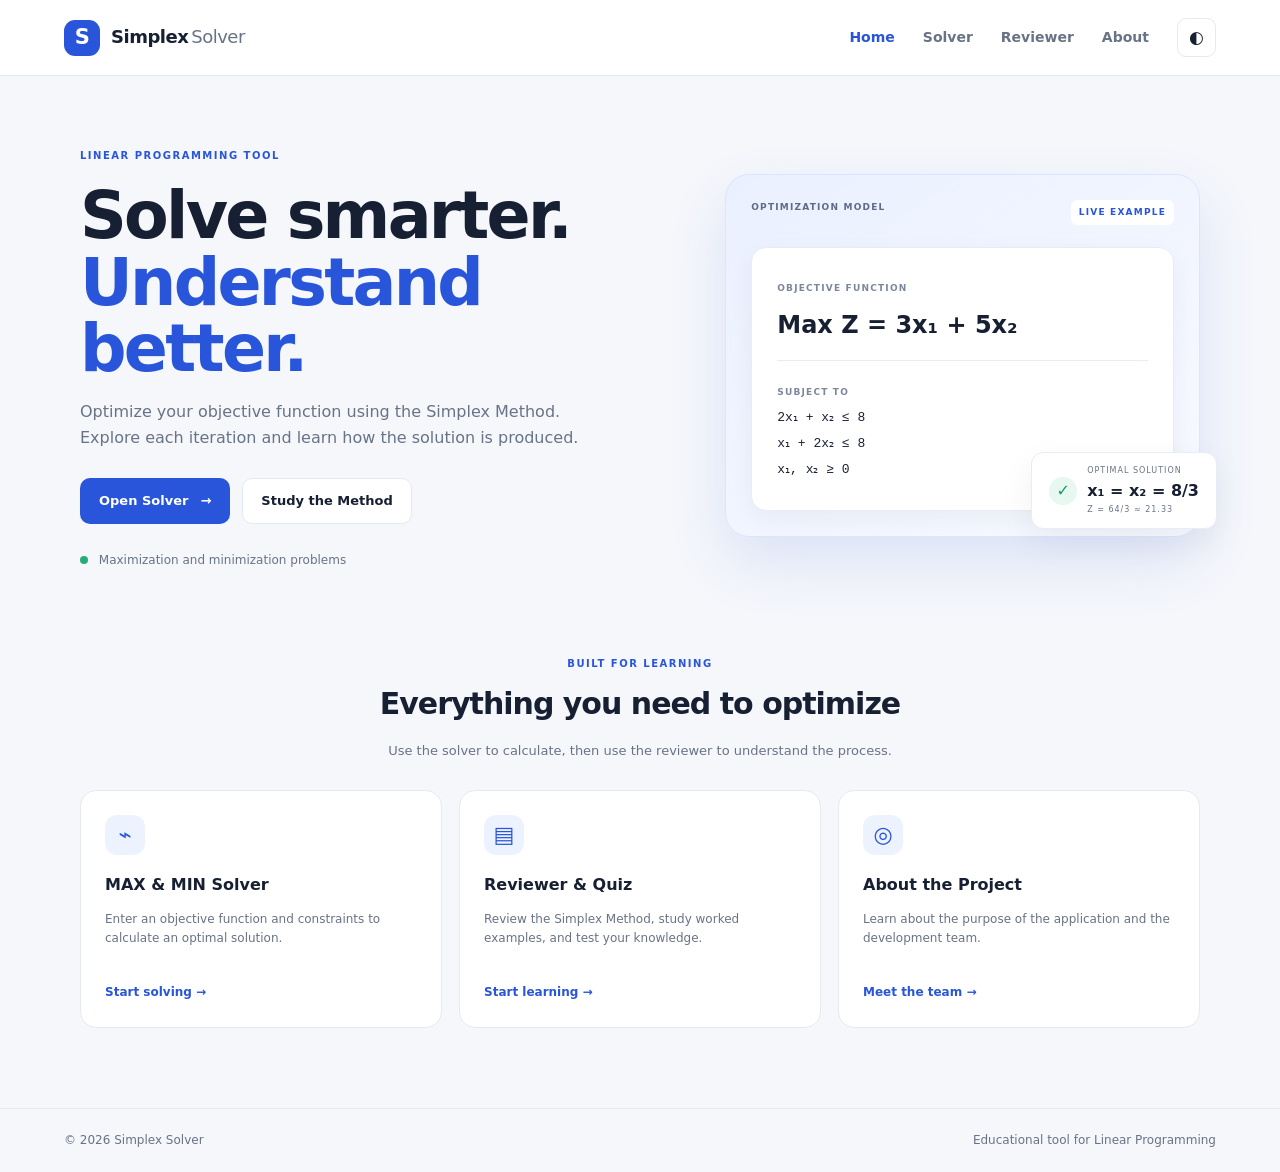
==== index.html @ 1d173f48 "Add files via upload" ====
<!DOCTYPE html>
<html lang="en">
<head>
  <meta charset="UTF-8">
  <meta name="viewport" content="width=device-width, initial-scale=1.0">
  <title>Simplex Solver | Home</title>
  <link rel="stylesheet" href="css/style.css">
  <link rel="stylesheet" href="css/home.css">
  <link rel="stylesheet" href="css/responsive.css">
  <link rel="stylesheet" href="css/dark-mode.css">
</head>
<body>
  <header class="site-header">
    <a class="brand" href="index.html">
      <span class="brand-mark">S</span>
      <span>Simplex<span class="brand-light">Solver</span></span>
    </a>
    <button class="menu-toggle" type="button" aria-label="Toggle menu">☰</button>
    <nav class="main-nav" aria-label="Main navigation">
      <a class="active" href="index.html" aria-current="page">Home</a>
      <a href="solving.html">Solver</a>
      <a href="reviewer.html">Reviewer</a>
      <a href="about.html">About</a>
      <button id="themeToggle" class="theme-toggle" type="button" aria-label="Toggle dark mode">◐</button>
    </nav>
  </header>

  <main>
    <section class="hero">
      <div class="hero-copy">
        <span class="eyebrow">LINEAR PROGRAMMING TOOL</span>
        <h1>Solve smarter.<br><span>Understand better.</span></h1>
        <p>Optimize your objective function using the Simplex Method. Explore each iteration and learn how the solution is produced.</p>
        <div class="hero-actions">
          <a class="btn btn-primary" href="solving.html">Open Solver <span>→</span></a>
          <a class="btn btn-secondary" href="reviewer.html">Study the Method</a>
        </div>
        <div class="hero-note"><span class="status-dot"></span> Maximization and minimization problems</div>
      </div>

      <div class="hero-visual">
        <div class="visual-top">
          <span>OPTIMIZATION MODEL</span>
          <span class="visual-chip">LIVE EXAMPLE</span>
        </div>
        <div class="formula-card">
          <small>OBJECTIVE FUNCTION</small>
          <strong>Max Z = 3x₁ + 5x₂</strong>
          <div class="formula-line"></div>
          <small>SUBJECT TO</small>
          <p>2x₁ + x₂ ≤ 8</p>
          <p>x₁ + 2x₂ ≤ 8</p>
          <p>x₁, x₂ ≥ 0</p>
        </div>
        <div class="solution-tag">
          <span>✓</span>
          <div>
            <small>OPTIMAL SOLUTION</small>
            <strong>x₁ = x₂ = 8/3</strong>
            <small>Z = 64/3 ≈ 21.33</small>
          </div>
        </div>
      </div>
    </section>

    <section class="feature-section">
      <div class="section-heading">
        <span class="eyebrow">BUILT FOR LEARNING</span>
        <h2>Everything you need to optimize</h2>
        <p>Use the solver to calculate, then use the reviewer to understand the process.</p>
      </div>
      <div class="feature-grid">
        <a class="feature-card" href="solving.html">
          <div class="feature-icon">⌁</div>
          <h3>MAX &amp; MIN Solver</h3>
          <p>Enter an objective function and constraints to calculate an optimal solution.</p>
          <span class="card-link">Start solving →</span>
        </a>
        <a class="feature-card" href="reviewer.html">
          <div class="feature-icon">▤</div>
          <h3>Reviewer &amp; Quiz</h3>
          <p>Review the Simplex Method, study worked examples, and test your knowledge.</p>
          <span class="card-link">Start learning →</span>
        </a>
        <a class="feature-card" href="about.html">
          <div class="feature-icon">◎</div>
          <h3>About the Project</h3>
          <p>Learn about the purpose of the application and the development team.</p>
          <span class="card-link">Meet the team →</span>
        </a>
      </div>
    </section>
  </main>

  <footer class="site-footer">
    <span>© <span data-year></span> Simplex Solver</span>
    <span>Educational tool for Linear Programming</span>
  </footer>

  <script src="js/theme.js"></script>
  <script src="js/navigation.js"></script>
  <script src="js/app.js"></script>
</body>
</html>
---- css/style.css ----
:root {
  --bg: #f5f7fb;
  --surface: #fff;
  --text: #172033;
  --muted: #687386;
  --line: #e5e9f0;
  --blue: #2855d9;
  --blue-dark: #1d43b7;
  --blue-text: #2855d9;
  --pale: #edf2ff;
  --shadow: 0 12px 35px rgba(23, 32, 51, 0.06);
  --success-bg: #e7f8f0;
  --success-text: #16865d;
  --danger-bg: #fff0f1;
  --danger-text: #b34250;
  --info-bg: #e8f5fc;
  --info-text: #263b4a;
  --info-accent: #168fbd;
  --warning-bg: #fff8df;
  --warning-text: #403722;
  --check-bg: #fff9e8;
  --highlight-bg: #fff4bf;
  --highlight-text: #403722;
  --highlight-strong-bg: #ffe18a;
  --highlight-strong-text: #403722;
  --positive-text: #16865d;
}

* {
  box-sizing: border-box;
}

body {
  margin: 0;
  background: var(--bg);
  color: var(--text);
  color-scheme: light;
  font-family: Inter, ui-sans-serif, system-ui, -apple-system, "Segoe UI", sans-serif;
  line-height: 1.6;
}

a {
  color: inherit;
  text-decoration: none;
}

.site-header {
  height: 76px;
  background: var(--surface);
  border-bottom: 1px solid var(--line);
  display: flex;
  align-items: center;
  justify-content: space-between;
  padding: 0 max(5vw, 24px);
  position: sticky;
  top: 0;
  z-index: 10;
}

.brand {
  display: flex;
  align-items: center;
  gap: 11px;
  font-size: 18px;
  font-weight: 800;
  letter-spacing: -0.5px;
}

.brand-mark {
  display: grid;
  place-items: center;
  width: 36px;
  height: 36px;
  background: var(--blue);
  color: white;
  border-radius: 11px;
  font-size: 21px;
}

.brand-light {
  font-weight: 500;
  color: var(--muted);
  margin-left: 3px;
}

.main-nav {
  display: flex;
  align-items: center;
  gap: 28px;
  color: var(--muted);
  font-size: 14px;
  font-weight: 600;
}

.main-nav a:hover,
.main-nav a.active {
  color: var(--blue-text);
}

.theme-toggle,
.menu-toggle {
  border: 1px solid var(--line);
  background: var(--surface);
  color: var(--text);
  border-radius: 9px;
  padding: 8px 11px;
  cursor: pointer;
  font-size: 17px;
}

.menu-toggle {
  display: none;
}

.page-wrap {
  width: min(1120px, 90%);
  margin: 56px auto 80px;
}

.page-heading {
  margin-bottom: 30px;
}

.page-heading h1 {
  font-size: clamp(32px, 5vw, 46px);
  line-height: 1.13;
  letter-spacing: -1.7px;
  margin: 9px 0 12px;
}

.page-heading p {
  max-width: 690px;
  color: var(--muted);
  margin: 0;
}

.eyebrow,
.step-label {
  font-size: 10px;
  font-weight: 800;
  letter-spacing: 1.5px;
  color: var(--blue-text);
}

.panel {
  background: var(--surface);
  border: 1px solid var(--line);
  border-radius: 18px;
  padding: 25px;
  box-shadow: var(--shadow);
}

.panel h2 {
  font-size: 20px;
  letter-spacing: -0.4px;
  margin: 4px 0 18px;
}

.panel h3 {
  font-size: 15px;
}

.btn {
  display: inline-flex;
  align-items: center;
  justify-content: center;
  gap: 12px;
  padding: 12px 18px;
  border-radius: 10px;
  font-size: 13px;
  font-weight: 700;
  border: 1px solid transparent;
  cursor: pointer;
}

.btn-primary {
  background: var(--blue);
  color: #fff;
}

.btn-primary:hover {
  background: var(--blue-dark);
}

.btn-secondary {
  background: var(--surface);
  border-color: var(--line);
  color: var(--text);
}

.site-footer {
  border-top: 1px solid var(--line);
  padding: 22px 5vw;
  display: flex;
  justify-content: space-between;
  color: var(--muted);
  font-size: 12px;
}

.hint {
  font-size: 11px;
  color: var(--muted);
}

.text-button {
  border: 0;
  background: none;
  color: var(--blue-text);
  font-weight: 700;
  cursor: pointer;
}

.small-button {
  border: 1px solid var(--line);
  background: var(--surface);
  color: var(--blue-text);
  padding: 7px 10px;
  border-radius: 8px;
  font-weight: 700;
  cursor: pointer;
}
---- css/home.css ----
.hero {
	width: min(1120px, 90%);
	margin: 65px auto 78px;
	display: grid;
	grid-template-columns: 1.1fr 0.9fr;
	gap: 65px;
	align-items: center;
}

.hero h1 {
	font-size: clamp(42px, 6vw, 65px);
	line-height: 1.03;
	letter-spacing: -2.7px;
	margin: 16px 0;
}

.hero h1 span {
	color: var(--blue-text);
}

.hero-copy > p {
	max-width: 530px;
	color: var(--muted);
	font-size: 16px;
}

.hero-actions {
	display: flex;
	gap: 12px;
	margin: 27px 0;
}

.hero-note {
	font-size: 12px;
	color: var(--muted);
}

.status-dot {
	display: inline-block;
	width: 8px;
	height: 8px;
	background: #25ad79;
	border-radius: 50%;
	margin-right: 7px;
}

.hero-visual {
	padding: 25px;
	background: linear-gradient(145deg, #eaf0ff, #f8faff);
	border: 1px solid #dce5ff;
	border-radius: 24px;
	position: relative;
	box-shadow: 0 25px 60px rgba(40, 85, 217, 0.12);
}

.visual-top {
	display: flex;
	justify-content: space-between;
	font-size: 9px;
	letter-spacing: 1.2px;
	font-weight: 800;
	color: #5d6b89;
}

.visual-chip {
	background: #fff;
	color: var(--blue-text);
	padding: 5px 8px;
	border-radius: 6px;
}

.formula-card {
	background: #fff;
	border: 1px solid #e7ecf7;
	border-radius: 15px;
	padding: 25px;
	margin-top: 22px;
	color: #172033;
	box-shadow: 0 8px 24px rgba(23, 32, 51, 0.05);
}

.formula-card small {
	font-size: 9px;
	letter-spacing: 1.2px;
	color: #7c879b;
	font-weight: 800;
}

.formula-card strong {
	display: block;
	font-size: 24px;
	margin: 8px 0 15px;
}

.formula-line {
	height: 1px;
	background: #e8edf5;
	margin: 16px 0;
}

.formula-card p {
	margin: 5px 0;
	font-family: ui-monospace, monospace;
	font-size: 13px;
}

.solution-tag {
	position: absolute;
	right: -18px;
	bottom: 7px;
	background: #fff;
	border: 1px solid #e7ecf7;
	border-radius: 12px;
	padding: 12px 17px;
	display: flex;
	gap: 10px;
	align-items: center;
	box-shadow: var(--shadow);
}

.solution-tag > span {
	width: 28px;
	height: 28px;
	border-radius: 50%;
	background: #e7f8f0;
	color: #169b68;
	display: grid;
	place-items: center;
}

.solution-tag small {
	display: block;
	color: var(--muted);
	font-size: 8px;
	letter-spacing: 1px;
}

.solution-tag strong {
	font-size: 16px;
}

.feature-section {
	width: min(1120px, 90%);
	margin: 0 auto 80px;
}

.section-heading {
	text-align: center;
	margin-bottom: 28px;
}

.section-heading h2 {
	font-size: 30px;
	letter-spacing: -1px;
	margin: 6px;
}

.section-heading p {
	color: var(--muted);
	font-size: 13px;
}

.feature-grid {
	display: grid;
	grid-template-columns: repeat(3, 1fr);
	gap: 17px;
}

.feature-card {
	background: var(--surface);
	border: 1px solid var(--line);
	border-radius: 16px;
	padding: 24px;
	transition: 0.2s;
}

.feature-card:hover {
	transform: translateY(-4px);
	box-shadow: var(--shadow);
}

.feature-icon {
	width: 40px;
	height: 40px;
	border-radius: 12px;
	background: var(--pale);
	color: var(--blue-text);
	display: grid;
	place-items: center;
	font-size: 22px;
}

.feature-card h3 {
	font-size: 16px;
	margin: 17px 0 6px;
}

.feature-card p {
	font-size: 12px;
	color: var(--muted);
	min-height: 56px;
}

.card-link {
	font-size: 12px;
	color: var(--blue-text);
	font-weight: 800;
}
---- css/responsive.css ----
@media (max-width: 850px) {
	.hero {
		gap: 30px;
	}

	.solver-layout,
	.reviewer-grid,
	.about-grid {
		grid-template-columns: 1fr;
	}

	.solver-form {
		order: 0;
	}

	.results-panel {
		order: 1;
	}
}

@media (max-width: 650px) {
	.site-header {
		height: 65px;
	}

	.menu-toggle {
		display: block;
	}

	.main-nav {
		display: none;
		position: absolute;
		top: 64px;
		right: 0;
		left: 0;
		flex-direction: column;
		align-items: flex-start;
		gap: 15px;
		padding: 18px 6%;
		background: var(--surface);
		border-bottom: 1px solid var(--line);
	}

	.main-nav.open {
		display: flex;
	}

	.hero {
		grid-template-columns: 1fr;
		margin: 42px auto 60px;
	}

	.hero-visual {
		margin: 5px 12px 0 0;
	}

	.hero h1 {
		font-size: 45px;
	}

	.feature-grid {
		grid-template-columns: 1fr;
	}

	.feature-card p {
		min-height: 0;
	}

	.site-footer {
		flex-direction: column;
		gap: 8px;
	}

	.page-wrap {
		margin: 38px auto 55px;
	}

	.panel {
		padding: 19px;
	}

	.constraint-row {
		grid-template-columns: 1fr 60px 72px 28px;
		gap: 5px;
	}

	.constraint-row input,
	.constraint-row select {
		padding: 8px 5px;
		font-size: 11px;
	}
}
---- css/dark-mode.css ----
body.dark {
	--bg: #101522;
	--surface: #192233;
	--text: #edf2fb;
	--muted: #9aa8bc;
	--line: #2a374b;
	--pale: #23345e;
	--blue-text: #a9bcff;
	--shadow: 0 12px 35px rgba(0, 0, 0, 0.18);
	--success-bg: #173d32;
	--success-text: #78d8b0;
	--danger-bg: #4a252c;
	--danger-text: #ff9ca7;
	--info-bg: #1b3544;
	--info-text: #d7effa;
	--info-accent: #83d8f4;
	--warning-bg: #413722;
	--warning-text: #ffe6a3;
	--check-bg: #352f21;
	--highlight-bg: #4a4122;
	--highlight-text: #fff3bf;
	--highlight-strong-bg: #66521b;
	--highlight-strong-text: #fff3bf;
	--positive-text: #78d8b0;
	color-scheme: dark;
}

body.dark .hero-visual {
	background: linear-gradient(145deg, #1b2945, #182236);
	border-color: #304264;
}

body.dark .formula-card,
body.dark .solution-tag {
	background: #202d40;
	border-color: #35445b;
	color: #edf2fb;
}

body.dark .formula-card small {
	color: #b2c0d8;
}

body.dark .visual-top {
	color: #b2c0d8;
}

body.dark .visual-chip {
	background: #263957;
	color: #b8caff;
}

body.dark .formula-line {
	background: #3a4658;
}

body.dark .result-state.success {
	background: var(--success-bg);
	color: var(--success-text);
}

body.dark .result-state.error {
	background: var(--danger-bg);
	color: var(--danger-text);
}
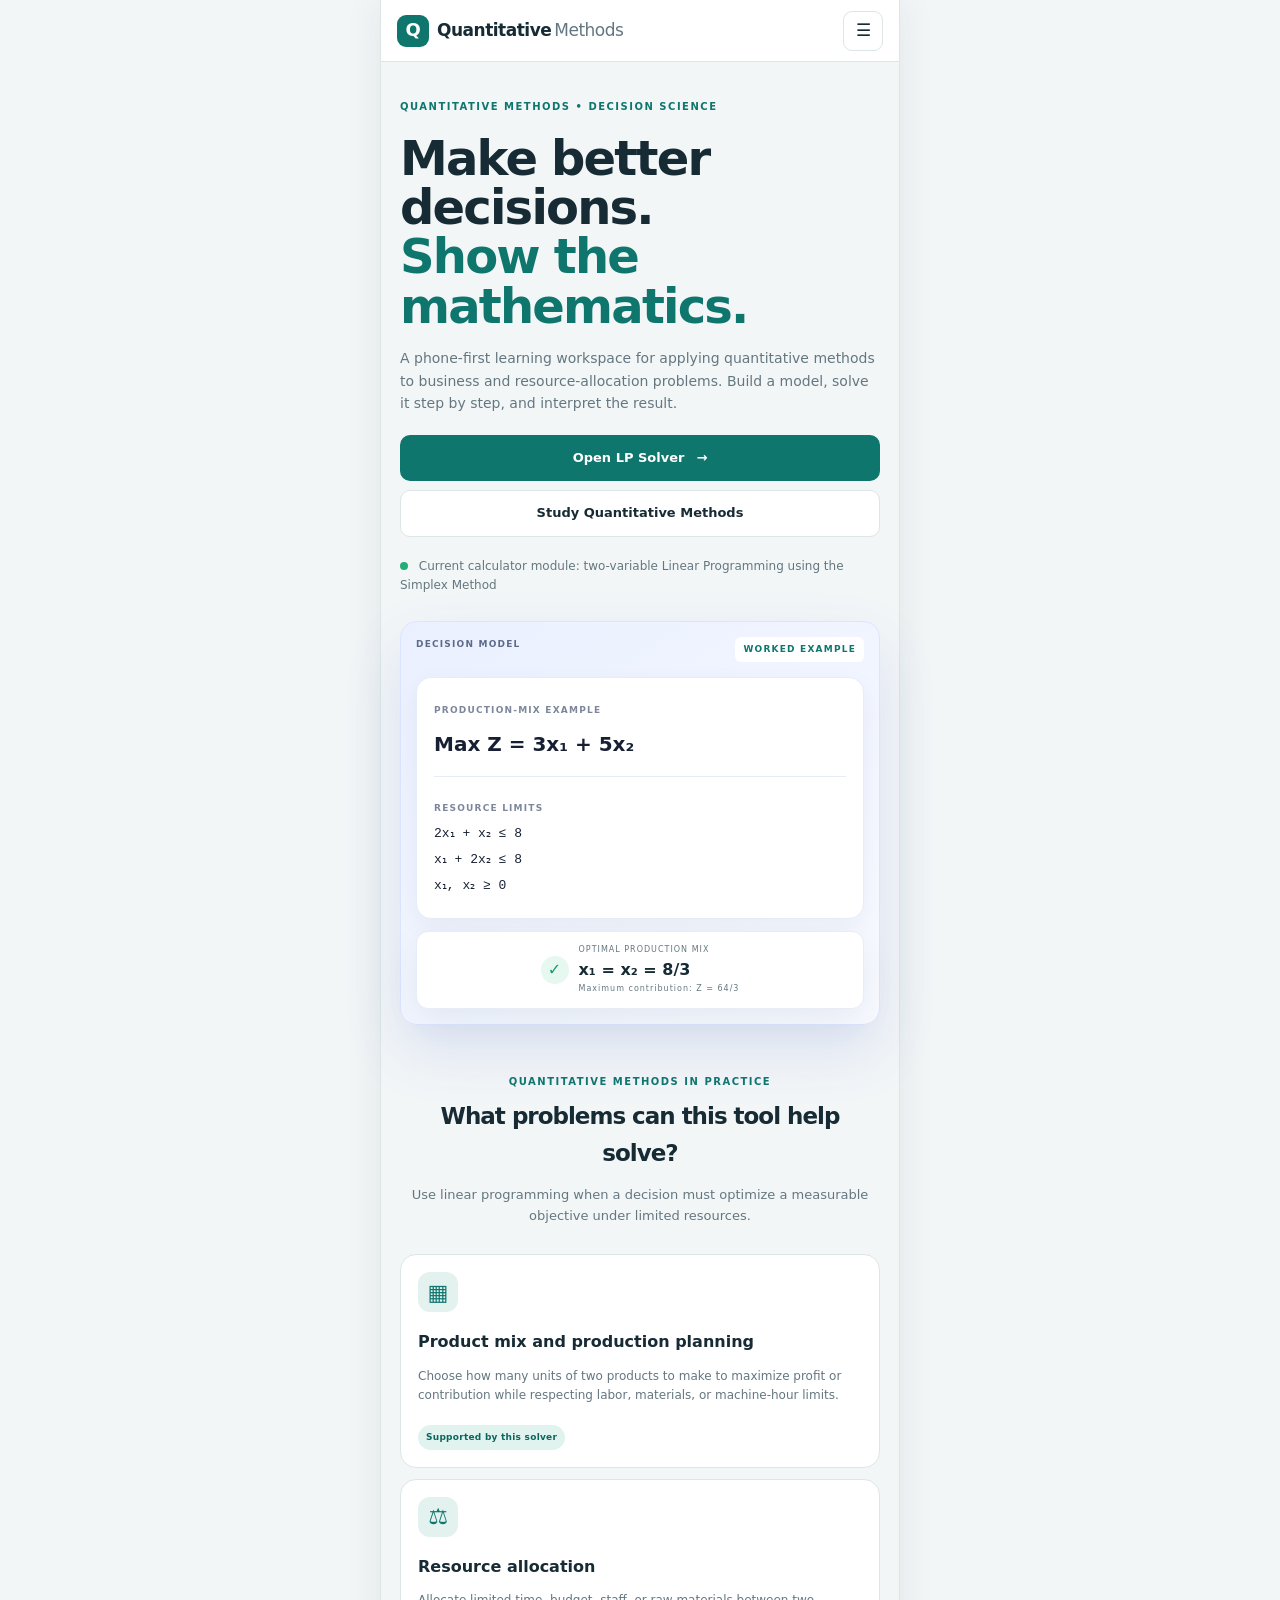
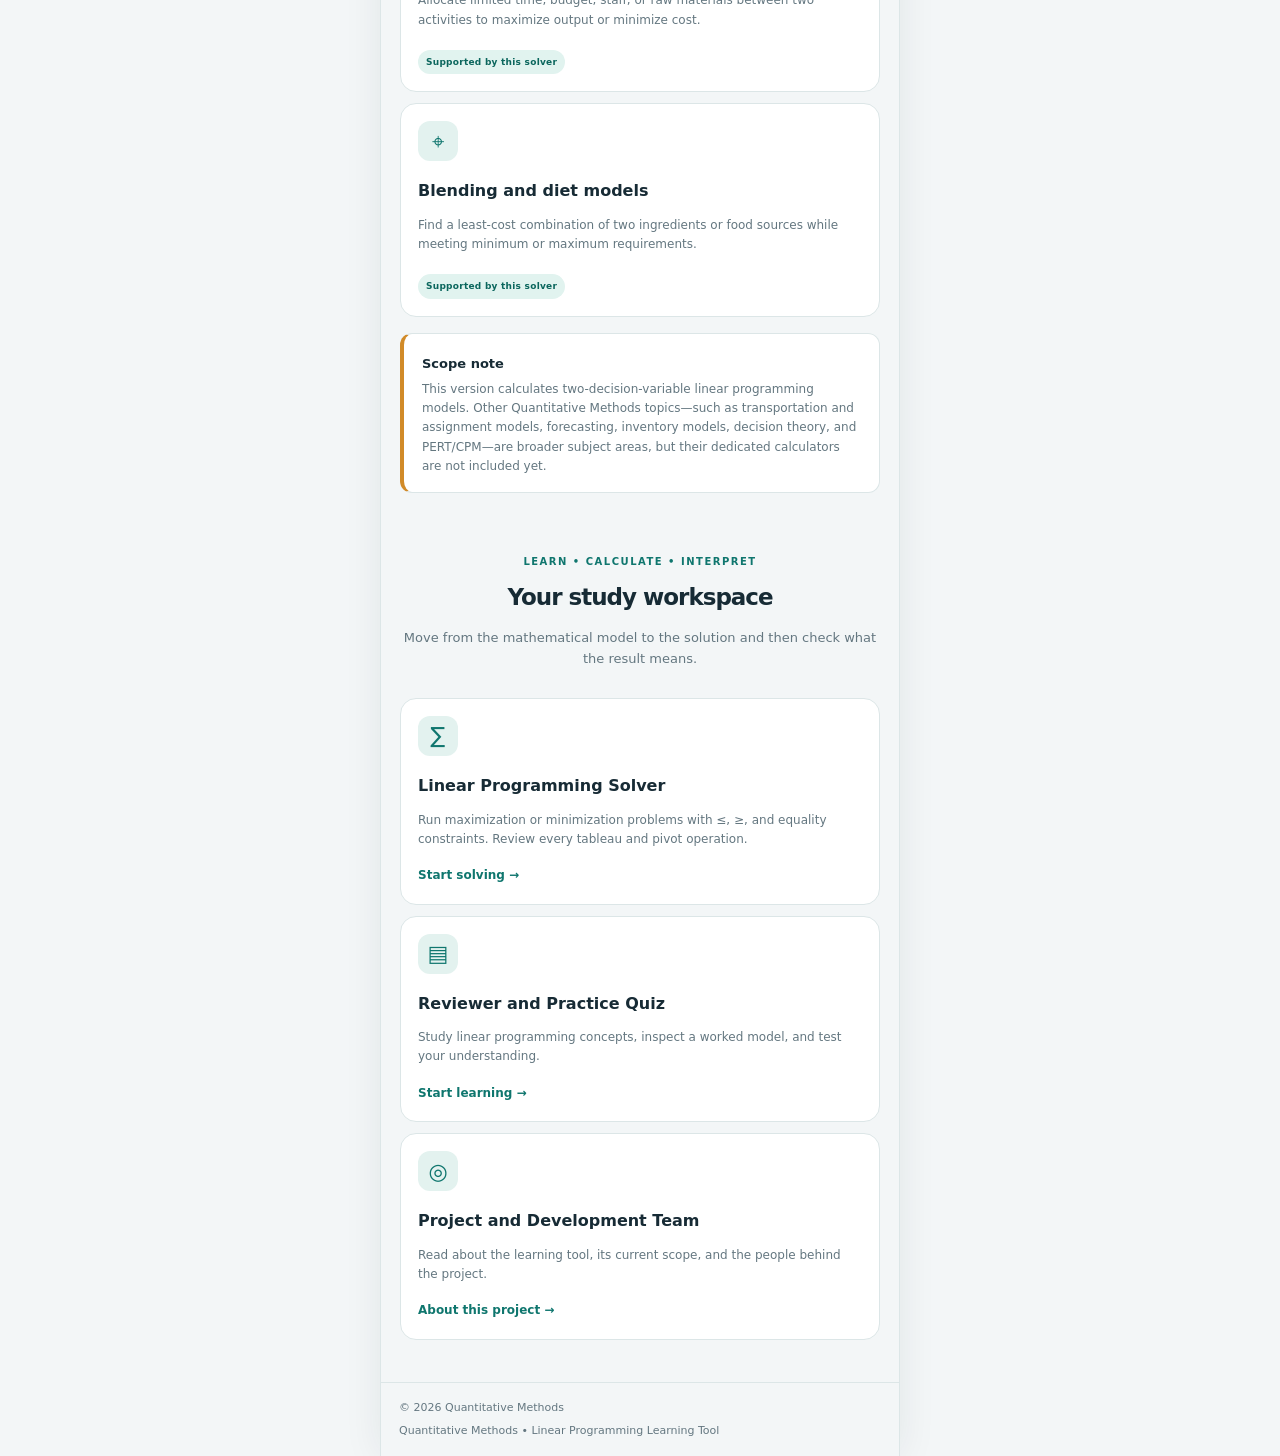
==== commit 1f55b334: "Add files via upload" ====
--- a/index.html
+++ b/index.html
@@ -3,19 +3,20 @@
 <head>
   <meta charset="UTF-8">
   <meta name="viewport" content="width=device-width, initial-scale=1.0">
-  <title>Simplex Solver | Home</title>
+  <title>Quantitative Methods | Decision Lab</title>
   <link rel="stylesheet" href="css/style.css">
   <link rel="stylesheet" href="css/home.css">
   <link rel="stylesheet" href="css/responsive.css">
+		<link rel="stylesheet" href="css/mobile-only.css">
   <link rel="stylesheet" href="css/dark-mode.css">
 </head>
 <body>
   <header class="site-header">
     <a class="brand" href="index.html">
-      <span class="brand-mark">S</span>
-      <span>Simplex<span class="brand-light">Solver</span></span>
+      <span class="brand-mark">Q</span>
+      <span>Quantitative<span class="brand-light">Methods</span></span>
     </a>
-    <button class="menu-toggle" type="button" aria-label="Toggle menu">☰</button>
+    <button class="menu-toggle" type="button" aria-label="Open navigation menu" aria-expanded="false" aria-controls="mainNavigation">☰</button>
     <nav class="main-nav" aria-label="Main navigation">
       <a class="active" href="index.html" aria-current="page">Home</a>
       <a href="solving.html">Solver</a>
@@ -28,26 +29,26 @@
   <main>
     <section class="hero">
       <div class="hero-copy">
-        <span class="eyebrow">LINEAR PROGRAMMING TOOL</span>
-        <h1>Solve smarter.<br><span>Understand better.</span></h1>
-        <p>Optimize your objective function using the Simplex Method. Explore each iteration and learn how the solution is produced.</p>
+        <span class="eyebrow">QUANTITATIVE METHODS • DECISION SCIENCE</span>
+        <h1>Make better decisions.<br><span>Show the mathematics.</span></h1>
+        <p>A phone-first learning workspace for applying quantitative methods to business and resource-allocation problems. Build a model, solve it step by step, and interpret the result.</p>
         <div class="hero-actions">
-          <a class="btn btn-primary" href="solving.html">Open Solver <span>→</span></a>
-          <a class="btn btn-secondary" href="reviewer.html">Study the Method</a>
+          <a class="btn btn-primary" href="solving.html">Open LP Solver <span>→</span></a>
+          <a class="btn btn-secondary" href="reviewer.html">Study Quantitative Methods</a>
         </div>
-        <div class="hero-note"><span class="status-dot"></span> Maximization and minimization problems</div>
+        <div class="hero-note"><span class="status-dot"></span> Current calculator module: two-variable Linear Programming using the Simplex Method</div>
       </div>
 
       <div class="hero-visual">
         <div class="visual-top">
-          <span>OPTIMIZATION MODEL</span>
-          <span class="visual-chip">LIVE EXAMPLE</span>
+          <span>DECISION MODEL</span>
+          <span class="visual-chip">WORKED EXAMPLE</span>
         </div>
         <div class="formula-card">
-          <small>OBJECTIVE FUNCTION</small>
+          <small>PRODUCTION-MIX EXAMPLE</small>
           <strong>Max Z = 3x₁ + 5x₂</strong>
           <div class="formula-line"></div>
-          <small>SUBJECT TO</small>
+          <small>RESOURCE LIMITS</small>
           <p>2x₁ + x₂ ≤ 8</p>
           <p>x₁ + 2x₂ ≤ 8</p>
           <p>x₁, x₂ ≥ 0</p>
@@ -55,46 +56,78 @@
         <div class="solution-tag">
           <span>✓</span>
           <div>
-            <small>OPTIMAL SOLUTION</small>
+            <small>OPTIMAL PRODUCTION MIX</small>
             <strong>x₁ = x₂ = 8/3</strong>
-            <small>Z = 64/3 ≈ 21.33</small>
+            <small>Maximum contribution: Z = 64/3</small>
           </div>
         </div>
       </div>
     </section>
 
-    <section class="feature-section">
+    <section class="feature-section methods-section">
       <div class="section-heading">
-        <span class="eyebrow">BUILT FOR LEARNING</span>
-        <h2>Everything you need to optimize</h2>
-        <p>Use the solver to calculate, then use the reviewer to understand the process.</p>
+        <span class="eyebrow">QUANTITATIVE METHODS IN PRACTICE</span>
+        <h2>What problems can this tool help solve?</h2>
+        <p>Use linear programming when a decision must optimize a measurable objective under limited resources.</p>
+      </div>
+      <div class="feature-grid">
+        <article class="feature-card">
+          <div class="feature-icon">▦</div>
+          <h3>Product mix and production planning</h3>
+          <p>Choose how many units of two products to make to maximize profit or contribution while respecting labor, materials, or machine-hour limits.</p>
+          <span class="scope-tag supported">Supported by this solver</span>
+        </article>
+        <article class="feature-card">
+          <div class="feature-icon">⚖</div>
+          <h3>Resource allocation</h3>
+          <p>Allocate limited time, budget, staff, or raw materials between two activities to maximize output or minimize cost.</p>
+          <span class="scope-tag supported">Supported by this solver</span>
+        </article>
+        <article class="feature-card">
+          <div class="feature-icon">⌖</div>
+          <h3>Blending and diet models</h3>
+          <p>Find a least-cost combination of two ingredients or food sources while meeting minimum or maximum requirements.</p>
+          <span class="scope-tag supported">Supported by this solver</span>
+        </article>
+      </div>
+      <div class="scope-note">
+        <strong>Scope note</strong>
+        <p>This version calculates two-decision-variable linear programming models. Other Quantitative Methods topics—such as transportation and assignment models, forecasting, inventory models, decision theory, and PERT/CPM—are broader subject areas, but their dedicated calculators are not included yet.</p>
+      </div>
+    </section>
+
+    <section class="feature-section tools-section">
+      <div class="section-heading">
+        <span class="eyebrow">LEARN • CALCULATE • INTERPRET</span>
+        <h2>Your study workspace</h2>
+        <p>Move from the mathematical model to the solution and then check what the result means.</p>
       </div>
       <div class="feature-grid">
         <a class="feature-card" href="solving.html">
-          <div class="feature-icon">⌁</div>
-          <h3>MAX &amp; MIN Solver</h3>
-          <p>Enter an objective function and constraints to calculate an optimal solution.</p>
+          <div class="feature-icon">∑</div>
+          <h3>Linear Programming Solver</h3>
+          <p>Run maximization or minimization problems with ≤, ≥, and equality constraints. Review every tableau and pivot operation.</p>
           <span class="card-link">Start solving →</span>
         </a>
         <a class="feature-card" href="reviewer.html">
           <div class="feature-icon">▤</div>
-          <h3>Reviewer &amp; Quiz</h3>
-          <p>Review the Simplex Method, study worked examples, and test your knowledge.</p>
+          <h3>Reviewer and Practice Quiz</h3>
+          <p>Study linear programming concepts, inspect a worked model, and test your understanding.</p>
           <span class="card-link">Start learning →</span>
         </a>
         <a class="feature-card" href="about.html">
           <div class="feature-icon">◎</div>
-          <h3>About the Project</h3>
-          <p>Learn about the purpose of the application and the development team.</p>
-          <span class="card-link">Meet the team →</span>
+          <h3>Project and Development Team</h3>
+          <p>Read about the learning tool, its current scope, and the people behind the project.</p>
+          <span class="card-link">About this project →</span>
         </a>
       </div>
     </section>
   </main>
 
   <footer class="site-footer">
-    <span>© <span data-year></span> Simplex Solver</span>
-    <span>Educational tool for Linear Programming</span>
+    <span>© <span data-year></span> Quantitative Methods</span>
+    <span>Quantitative Methods • Linear Programming Learning Tool</span>
   </footer>
 
   <script src="js/theme.js"></script>
--- a/css/style.css
+++ b/css/style.css
@@ -1,221 +1,221 @@
-:root {
-  --bg: #f5f7fb;
-  --surface: #fff;
-  --text: #172033;
-  --muted: #687386;
-  --line: #e5e9f0;
-  --blue: #2855d9;
-  --blue-dark: #1d43b7;
-  --blue-text: #2855d9;
-  --pale: #edf2ff;
-  --shadow: 0 12px 35px rgba(23, 32, 51, 0.06);
-  --success-bg: #e7f8f0;
-  --success-text: #16865d;
-  --danger-bg: #fff0f1;
-  --danger-text: #b34250;
-  --info-bg: #e8f5fc;
-  --info-text: #263b4a;
-  --info-accent: #168fbd;
-  --warning-bg: #fff8df;
-  --warning-text: #403722;
-  --check-bg: #fff9e8;
-  --highlight-bg: #fff4bf;
-  --highlight-text: #403722;
-  --highlight-strong-bg: #ffe18a;
-  --highlight-strong-text: #403722;
-  --positive-text: #16865d;
-}
-
-* {
-  box-sizing: border-box;
-}
-
-body {
-  margin: 0;
-  background: var(--bg);
-  color: var(--text);
-  color-scheme: light;
-  font-family: Inter, ui-sans-serif, system-ui, -apple-system, "Segoe UI", sans-serif;
-  line-height: 1.6;
-}
-
-a {
-  color: inherit;
-  text-decoration: none;
-}
-
-.site-header {
-  height: 76px;
-  background: var(--surface);
-  border-bottom: 1px solid var(--line);
-  display: flex;
-  align-items: center;
-  justify-content: space-between;
-  padding: 0 max(5vw, 24px);
-  position: sticky;
-  top: 0;
-  z-index: 10;
-}
-
-.brand {
-  display: flex;
-  align-items: center;
-  gap: 11px;
-  font-size: 18px;
-  font-weight: 800;
-  letter-spacing: -0.5px;
-}
-
-.brand-mark {
-  display: grid;
-  place-items: center;
-  width: 36px;
-  height: 36px;
-  background: var(--blue);
-  color: white;
-  border-radius: 11px;
-  font-size: 21px;
-}
-
-.brand-light {
-  font-weight: 500;
-  color: var(--muted);
-  margin-left: 3px;
-}
-
-.main-nav {
-  display: flex;
-  align-items: center;
-  gap: 28px;
-  color: var(--muted);
-  font-size: 14px;
-  font-weight: 600;
-}
-
-.main-nav a:hover,
-.main-nav a.active {
-  color: var(--blue-text);
-}
-
-.theme-toggle,
-.menu-toggle {
-  border: 1px solid var(--line);
-  background: var(--surface);
-  color: var(--text);
-  border-radius: 9px;
-  padding: 8px 11px;
-  cursor: pointer;
-  font-size: 17px;
-}
-
-.menu-toggle {
-  display: none;
-}
-
-.page-wrap {
-  width: min(1120px, 90%);
-  margin: 56px auto 80px;
-}
-
-.page-heading {
-  margin-bottom: 30px;
-}
-
-.page-heading h1 {
-  font-size: clamp(32px, 5vw, 46px);
-  line-height: 1.13;
-  letter-spacing: -1.7px;
-  margin: 9px 0 12px;
-}
-
-.page-heading p {
-  max-width: 690px;
-  color: var(--muted);
-  margin: 0;
-}
-
-.eyebrow,
-.step-label {
-  font-size: 10px;
-  font-weight: 800;
-  letter-spacing: 1.5px;
-  color: var(--blue-text);
-}
-
-.panel {
-  background: var(--surface);
-  border: 1px solid var(--line);
-  border-radius: 18px;
-  padding: 25px;
-  box-shadow: var(--shadow);
-}
-
-.panel h2 {
-  font-size: 20px;
-  letter-spacing: -0.4px;
-  margin: 4px 0 18px;
-}
-
-.panel h3 {
-  font-size: 15px;
-}
-
-.btn {
-  display: inline-flex;
-  align-items: center;
-  justify-content: center;
-  gap: 12px;
-  padding: 12px 18px;
-  border-radius: 10px;
-  font-size: 13px;
-  font-weight: 700;
-  border: 1px solid transparent;
-  cursor: pointer;
-}
-
-.btn-primary {
-  background: var(--blue);
-  color: #fff;
-}
-
-.btn-primary:hover {
-  background: var(--blue-dark);
-}
-
-.btn-secondary {
-  background: var(--surface);
-  border-color: var(--line);
-  color: var(--text);
-}
-
-.site-footer {
-  border-top: 1px solid var(--line);
-  padding: 22px 5vw;
-  display: flex;
-  justify-content: space-between;
-  color: var(--muted);
-  font-size: 12px;
-}
-
-.hint {
-  font-size: 11px;
-  color: var(--muted);
-}
-
-.text-button {
-  border: 0;
-  background: none;
-  color: var(--blue-text);
-  font-weight: 700;
-  cursor: pointer;
-}
-
-.small-button {
-  border: 1px solid var(--line);
-  background: var(--surface);
-  color: var(--blue-text);
-  padding: 7px 10px;
-  border-radius: 8px;
-  font-weight: 700;
-  cursor: pointer;
-}
+:root {
+  --bg: #f3f6f7;
+  --surface: #fff;
+  --text: #172b35;
+  --muted: #647780;
+  --line: #dce6e7;
+  --blue: #0f766e;
+  --blue-dark: #115e59;
+  --blue-text: #0f766e;
+  --pale: #e3f2ef;
+  --shadow: 0 12px 35px rgba(18, 55, 61, 0.07);
+  --success-bg: #e7f8f0;
+  --success-text: #16865d;
+  --danger-bg: #fff0f1;
+  --danger-text: #b34250;
+  --info-bg: #e8f5fc;
+  --info-text: #263b4a;
+  --info-accent: #168fbd;
+  --warning-bg: #fff8df;
+  --warning-text: #403722;
+  --check-bg: #fff9e8;
+  --highlight-bg: #fff4bf;
+  --highlight-text: #403722;
+  --highlight-strong-bg: #ffe18a;
+  --highlight-strong-text: #403722;
+  --positive-text: #16865d;
+}
+
+* {
+  box-sizing: border-box;
+}
+
+body {
+  margin: 0;
+  background: var(--bg);
+  color: var(--text);
+  color-scheme: light;
+  font-family: Inter, ui-sans-serif, system-ui, -apple-system, "Segoe UI", sans-serif;
+  line-height: 1.6;
+}
+
+a {
+  color: inherit;
+  text-decoration: none;
+}
+
+.site-header {
+  height: 76px;
+  background: var(--surface);
+  border-bottom: 1px solid var(--line);
+  display: flex;
+  align-items: center;
+  justify-content: space-between;
+  padding: 0 max(5vw, 24px);
+  position: sticky;
+  top: 0;
+  z-index: 10;
+}
+
+.brand {
+  display: flex;
+  align-items: center;
+  gap: 11px;
+  font-size: 18px;
+  font-weight: 800;
+  letter-spacing: -0.5px;
+}
+
+.brand-mark {
+  display: grid;
+  place-items: center;
+  width: 36px;
+  height: 36px;
+  background: var(--blue);
+  color: white;
+  border-radius: 11px;
+  font-size: 21px;
+}
+
+.brand-light {
+  font-weight: 500;
+  color: var(--muted);
+  margin-left: 3px;
+}
+
+.main-nav {
+  display: flex;
+  align-items: center;
+  gap: 28px;
+  color: var(--muted);
+  font-size: 14px;
+  font-weight: 600;
+}
+
+.main-nav a:hover,
+.main-nav a.active {
+  color: var(--blue-text);
+}
+
+.theme-toggle,
+.menu-toggle {
+  border: 1px solid var(--line);
+  background: var(--surface);
+  color: var(--text);
+  border-radius: 9px;
+  padding: 8px 11px;
+  cursor: pointer;
+  font-size: 17px;
+}
+
+.menu-toggle {
+  display: none;
+}
+
+.page-wrap {
+  width: min(1120px, 90%);
+  margin: 56px auto 80px;
+}
+
+.page-heading {
+  margin-bottom: 30px;
+}
+
+.page-heading h1 {
+  font-size: clamp(32px, 5vw, 46px);
+  line-height: 1.13;
+  letter-spacing: -1.7px;
+  margin: 9px 0 12px;
+}
+
+.page-heading p {
+  max-width: 690px;
+  color: var(--muted);
+  margin: 0;
+}
+
+.eyebrow,
+.step-label {
+  font-size: 10px;
+  font-weight: 800;
+  letter-spacing: 1.5px;
+  color: var(--blue-text);
+}
+
+.panel {
+  background: var(--surface);
+  border: 1px solid var(--line);
+  border-radius: 18px;
+  padding: 25px;
+  box-shadow: var(--shadow);
+}
+
+.panel h2 {
+  font-size: 20px;
+  letter-spacing: -0.4px;
+  margin: 4px 0 18px;
+}
+
+.panel h3 {
+  font-size: 15px;
+}
+
+.btn {
+  display: inline-flex;
+  align-items: center;
+  justify-content: center;
+  gap: 12px;
+  padding: 12px 18px;
+  border-radius: 10px;
+  font-size: 13px;
+  font-weight: 700;
+  border: 1px solid transparent;
+  cursor: pointer;
+}
+
+.btn-primary {
+  background: var(--blue);
+  color: #fff;
+}
+
+.btn-primary:hover {
+  background: var(--blue-dark);
+}
+
+.btn-secondary {
+  background: var(--surface);
+  border-color: var(--line);
+  color: var(--text);
+}
+
+.site-footer {
+  border-top: 1px solid var(--line);
+  padding: 22px 5vw;
+  display: flex;
+  justify-content: space-between;
+  color: var(--muted);
+  font-size: 12px;
+}
+
+.hint {
+  font-size: 11px;
+  color: var(--muted);
+}
+
+.text-button {
+  border: 0;
+  background: none;
+  color: var(--blue-text);
+  font-weight: 700;
+  cursor: pointer;
+}
+
+.small-button {
+  border: 1px solid var(--line);
+  background: var(--surface);
+  color: var(--blue-text);
+  padding: 7px 10px;
+  border-radius: 8px;
+  font-weight: 700;
+  cursor: pointer;
+}
--- a/css/home.css
+++ b/css/home.css
@@ -1,208 +1,228 @@
-.hero {
-	width: min(1120px, 90%);
-	margin: 65px auto 78px;
-	display: grid;
-	grid-template-columns: 1.1fr 0.9fr;
-	gap: 65px;
-	align-items: center;
-}
-
-.hero h1 {
-	font-size: clamp(42px, 6vw, 65px);
-	line-height: 1.03;
-	letter-spacing: -2.7px;
-	margin: 16px 0;
-}
-
-.hero h1 span {
-	color: var(--blue-text);
-}
-
-.hero-copy > p {
-	max-width: 530px;
-	color: var(--muted);
-	font-size: 16px;
-}
-
-.hero-actions {
-	display: flex;
-	gap: 12px;
-	margin: 27px 0;
-}
-
-.hero-note {
-	font-size: 12px;
-	color: var(--muted);
-}
-
-.status-dot {
-	display: inline-block;
-	width: 8px;
-	height: 8px;
-	background: #25ad79;
-	border-radius: 50%;
-	margin-right: 7px;
-}
-
-.hero-visual {
-	padding: 25px;
-	background: linear-gradient(145deg, #eaf0ff, #f8faff);
-	border: 1px solid #dce5ff;
-	border-radius: 24px;
-	position: relative;
-	box-shadow: 0 25px 60px rgba(40, 85, 217, 0.12);
-}
-
-.visual-top {
-	display: flex;
-	justify-content: space-between;
-	font-size: 9px;
-	letter-spacing: 1.2px;
-	font-weight: 800;
-	color: #5d6b89;
-}
-
-.visual-chip {
-	background: #fff;
-	color: var(--blue-text);
-	padding: 5px 8px;
-	border-radius: 6px;
-}
-
-.formula-card {
-	background: #fff;
-	border: 1px solid #e7ecf7;
-	border-radius: 15px;
-	padding: 25px;
-	margin-top: 22px;
-	color: #172033;
-	box-shadow: 0 8px 24px rgba(23, 32, 51, 0.05);
-}
-
-.formula-card small {
-	font-size: 9px;
-	letter-spacing: 1.2px;
-	color: #7c879b;
-	font-weight: 800;
-}
-
-.formula-card strong {
-	display: block;
-	font-size: 24px;
-	margin: 8px 0 15px;
-}
-
-.formula-line {
-	height: 1px;
-	background: #e8edf5;
-	margin: 16px 0;
-}
-
-.formula-card p {
-	margin: 5px 0;
-	font-family: ui-monospace, monospace;
-	font-size: 13px;
-}
-
-.solution-tag {
-	position: absolute;
-	right: -18px;
-	bottom: 7px;
-	background: #fff;
-	border: 1px solid #e7ecf7;
-	border-radius: 12px;
-	padding: 12px 17px;
-	display: flex;
-	gap: 10px;
-	align-items: center;
-	box-shadow: var(--shadow);
-}
-
-.solution-tag > span {
-	width: 28px;
-	height: 28px;
-	border-radius: 50%;
-	background: #e7f8f0;
-	color: #169b68;
-	display: grid;
-	place-items: center;
-}
-
-.solution-tag small {
-	display: block;
-	color: var(--muted);
-	font-size: 8px;
-	letter-spacing: 1px;
-}
-
-.solution-tag strong {
-	font-size: 16px;
-}
-
-.feature-section {
-	width: min(1120px, 90%);
-	margin: 0 auto 80px;
-}
-
-.section-heading {
-	text-align: center;
-	margin-bottom: 28px;
-}
-
-.section-heading h2 {
-	font-size: 30px;
-	letter-spacing: -1px;
-	margin: 6px;
-}
-
-.section-heading p {
-	color: var(--muted);
-	font-size: 13px;
-}
-
-.feature-grid {
-	display: grid;
-	grid-template-columns: repeat(3, 1fr);
-	gap: 17px;
-}
-
-.feature-card {
-	background: var(--surface);
-	border: 1px solid var(--line);
-	border-radius: 16px;
-	padding: 24px;
-	transition: 0.2s;
-}
-
-.feature-card:hover {
-	transform: translateY(-4px);
-	box-shadow: var(--shadow);
-}
-
-.feature-icon {
-	width: 40px;
-	height: 40px;
-	border-radius: 12px;
-	background: var(--pale);
-	color: var(--blue-text);
-	display: grid;
-	place-items: center;
-	font-size: 22px;
-}
-
-.feature-card h3 {
-	font-size: 16px;
-	margin: 17px 0 6px;
-}
-
-.feature-card p {
-	font-size: 12px;
-	color: var(--muted);
-	min-height: 56px;
-}
-
-.card-link {
-	font-size: 12px;
-	color: var(--blue-text);
-	font-weight: 800;
-}+.hero {
+	width: min(1120px, 90%);
+	margin: 65px auto 78px;
+	display: grid;
+	grid-template-columns: 1.1fr 0.9fr;
+	gap: 65px;
+	align-items: center;
+}
+
+.hero h1 {
+	font-size: clamp(42px, 6vw, 65px);
+	line-height: 1.03;
+	letter-spacing: -2.7px;
+	margin: 16px 0;
+}
+
+.hero h1 span {
+	color: var(--blue-text);
+}
+
+.hero-copy > p {
+	max-width: 530px;
+	color: var(--muted);
+	font-size: 16px;
+}
+
+.hero-actions {
+	display: flex;
+	gap: 12px;
+	margin: 27px 0;
+}
+
+.hero-note {
+	font-size: 12px;
+	color: var(--muted);
+}
+
+.status-dot {
+	display: inline-block;
+	width: 8px;
+	height: 8px;
+	background: #25ad79;
+	border-radius: 50%;
+	margin-right: 7px;
+}
+
+.hero-visual {
+	padding: 25px;
+	background: linear-gradient(145deg, #eaf0ff, #f8faff);
+	border: 1px solid #dce5ff;
+	border-radius: 24px;
+	position: relative;
+	box-shadow: 0 25px 60px rgba(40, 85, 217, 0.12);
+}
+
+.visual-top {
+	display: flex;
+	justify-content: space-between;
+	font-size: 9px;
+	letter-spacing: 1.2px;
+	font-weight: 800;
+	color: #5d6b89;
+}
+
+.visual-chip {
+	background: #fff;
+	color: var(--blue-text);
+	padding: 5px 8px;
+	border-radius: 6px;
+}
+
+.formula-card {
+	background: #fff;
+	border: 1px solid #e7ecf7;
+	border-radius: 15px;
+	padding: 25px;
+	margin-top: 22px;
+	color: #172033;
+	box-shadow: 0 8px 24px rgba(23, 32, 51, 0.05);
+}
+
+.formula-card small {
+	font-size: 9px;
+	letter-spacing: 1.2px;
+	color: #7c879b;
+	font-weight: 800;
+}
+
+.formula-card strong {
+	display: block;
+	font-size: 24px;
+	margin: 8px 0 15px;
+}
+
+.formula-line {
+	height: 1px;
+	background: #e8edf5;
+	margin: 16px 0;
+}
+
+.formula-card p {
+	margin: 5px 0;
+	font-family: ui-monospace, monospace;
+	font-size: 13px;
+}
+
+.solution-tag {
+	position: absolute;
+	right: -18px;
+	bottom: 7px;
+	background: #fff;
+	border: 1px solid #e7ecf7;
+	border-radius: 12px;
+	padding: 12px 17px;
+	display: flex;
+	gap: 10px;
+	align-items: center;
+	box-shadow: var(--shadow);
+}
+
+.solution-tag > span {
+	width: 28px;
+	height: 28px;
+	border-radius: 50%;
+	background: #e7f8f0;
+	color: #169b68;
+	display: grid;
+	place-items: center;
+}
+
+.solution-tag small {
+	display: block;
+	color: var(--muted);
+	font-size: 8px;
+	letter-spacing: 1px;
+}
+
+.solution-tag strong {
+	font-size: 16px;
+}
+
+.feature-section {
+	width: min(1120px, 90%);
+	margin: 0 auto 80px;
+}
+
+.section-heading {
+	text-align: center;
+	margin-bottom: 28px;
+}
+
+.section-heading h2 {
+	font-size: 30px;
+	letter-spacing: -1px;
+	margin: 6px;
+}
+
+.section-heading p {
+	color: var(--muted);
+	font-size: 13px;
+}
+
+.feature-grid {
+	display: grid;
+	grid-template-columns: repeat(3, 1fr);
+	gap: 17px;
+}
+
+.feature-card {
+	background: var(--surface);
+	border: 1px solid var(--line);
+	border-radius: 16px;
+	padding: 24px;
+	transition: 0.2s;
+}
+
+.feature-card:hover {
+	transform: translateY(-4px);
+	box-shadow: var(--shadow);
+}
+
+.feature-icon {
+	width: 40px;
+	height: 40px;
+	border-radius: 12px;
+	background: var(--pale);
+	color: var(--blue-text);
+	display: grid;
+	place-items: center;
+	font-size: 22px;
+}
+
+.feature-card h3 {
+	font-size: 16px;
+	margin: 17px 0 6px;
+}
+
+.feature-card p {
+	font-size: 12px;
+	color: var(--muted);
+	min-height: 56px;
+}
+
+.card-link {
+	font-size: 12px;
+	color: var(--blue-text);
+	font-weight: 800;
+}
+
+.methods-section { margin-top: 20px; }
+.tools-section { margin-top: 54px; }
+.scope-tag {
+  display: inline-flex; align-items: center; margin-top: 8px;
+  padding: 5px 8px; border-radius: 999px; font-size: 9px;
+  font-weight: 800; letter-spacing: .25px;
+}
+.scope-tag.supported { color: #0b665d; background: #e1f3ef; }
+.scope-note {
+  margin-top: 16px; padding: 16px 18px; border: 1px solid var(--line);
+  border-left: 4px solid #d18a28; border-radius: 12px; background: var(--surface);
+}
+.scope-note strong { font-size: 13px; }
+.scope-note p { margin: 5px 0 0; color: var(--muted); font-size: 12px; line-height: 1.6; }
+body.dark .scope-tag.supported { color: #a4e4d6; background: #20463f; }
+@media (max-width: 520px) {
+  .tools-section { margin-top: 38px; }
+  .scope-note { padding: 13px; }
+}
--- a/css/mobile-only.css
+++ b/css/mobile-only.css
@@ -0,0 +1,80 @@
+/* Phone-first presentation: the application is intentionally sized like a mobile app. */
+* { box-sizing: border-box; }
+html { min-width: 320px; scroll-behavior: smooth; }
+body {
+  width: 100%; max-width: 520px; min-height: 100vh;
+  margin: 0 auto; overflow-x: hidden;
+  background: var(--bg);
+  box-shadow: 0 0 36px rgba(23, 32, 51, .08);
+}
+.site-header {
+  position: sticky; top: 0; z-index: 50;
+  width: 100%; height: 62px; padding: 0 16px;
+  background: var(--surface); border-bottom: 1px solid var(--line);
+}
+.brand { font-size: 17px; gap: 8px; }
+.brand-mark { width: 32px; height: 32px; border-radius: 9px; font-size: 18px; }
+.menu-toggle { display: inline-grid; place-items: center; width: 40px; height: 40px; padding: 0; }
+.main-nav {
+  display: none; position: absolute; top: 61px; left: 0; right: 0;
+  padding: 12px 16px 16px; gap: 0; align-items: stretch;
+  flex-direction: column; background: var(--surface);
+  border-bottom: 1px solid var(--line); box-shadow: 0 12px 20px rgba(20,30,50,.10);
+}
+.main-nav.open { display: flex; }
+.main-nav a { padding: 12px 8px; border-bottom: 1px solid var(--line); font-size: 14px; }
+.main-nav .theme-toggle { align-self: flex-start; margin-top: 10px; }
+.page-wrap, .hero, .feature-section { width: calc(100% - 28px); max-width: 480px; margin-left: auto; margin-right: auto; }
+.page-wrap { margin-top: 26px; margin-bottom: 42px; }
+.page-heading { margin-bottom: 20px; }
+.page-heading h1 { font-size: clamp(28px, 8vw, 36px); letter-spacing: -1px; }
+.page-heading p { font-size: 13px; line-height: 1.55; }
+.panel { padding: 16px; border-radius: 14px; }
+.panel h2 { font-size: 18px; }
+.hero { display: grid; grid-template-columns: 1fr; gap: 26px; margin-top: 30px; margin-bottom: 42px; }
+.hero h1 { font-size: clamp(36px, 10vw, 48px); letter-spacing: -1.8px; }
+.hero-copy > p { font-size: 14px; line-height: 1.6; }
+.hero-actions { flex-direction: column; gap: 9px; margin: 20px 0; }
+.hero-actions .btn { width: 100%; min-height: 46px; }
+.hero-visual { padding: 15px; margin: 0; border-radius: 17px; }
+.formula-card { padding: 17px; margin-top: 15px; }
+.formula-card strong { font-size: 20px; overflow-wrap: anywhere; }
+.solution-tag { position: static; margin: 12px 0 0; justify-content: center; }
+.feature-section { margin-bottom: 42px; }
+.section-heading h2 { font-size: 23px; }
+.feature-grid { grid-template-columns: 1fr; gap: 11px; }
+.feature-card { padding: 17px; }
+.feature-card p { min-height: 0; }
+.site-footer {
+  width: 100%; padding: 16px 18px; display: flex;
+  flex-direction: column; gap: 6px; font-size: 11px;
+}
+.solver-layout, .reviewer-grid, .about-grid { grid-template-columns: minmax(0, 1fr); gap: 14px; }
+.solver-form, .results-panel { min-width: 0; }
+.objective-input-row { gap: 5px; }
+.math-prefix { padding: 10px 7px; font-size: 10px; }
+.objective-coefficient { gap: 5px; padding: 0 7px; }
+.objective-coefficient input { padding: 10px 0; font-size: 14px; }
+.constraint-row { grid-template-columns: minmax(0, 1fr) 54px 68px 28px; gap: 5px; }
+.constraint-row input, .constraint-row select { padding: 9px 5px; font-size: 11px; }
+.form-actions { display: grid; grid-template-columns: 1fr 1.5fr; }
+.form-actions .btn { padding: 11px 8px; font-size: 12px; }
+.table-wrap { max-width: 100%; -webkit-overflow-scrolling: touch; }
+.table-wrap table { min-width: 500px; }
+.verification-grid { grid-template-columns: 1fr; }
+.graph-card { padding: 9px; }
+.graph-summary { font-size: 11px; }
+.graph-scroll { -webkit-overflow-scrolling: touch; }
+.team-list { grid-template-columns: 1fr; }
+@media (min-width: 521px) {
+  body { border-left: 1px solid var(--line); border-right: 1px solid var(--line); }
+}
+@media (max-width: 360px) {
+  .page-wrap, .hero, .feature-section { width: calc(100% - 22px); }
+  .panel { padding: 13px; }
+  .constraint-row { grid-template-columns: minmax(0, 1fr) 48px 60px 25px; gap: 4px; }
+  .constraint-row input, .constraint-row select { font-size: 10px; padding: 8px 3px; }
+  .math-prefix { font-size: 9px; }
+}
+/* Keep the generated graph inside the phone viewport; tableaus remain swipeable. */
+.lp-graph { min-width: 0; width: 100%; }
--- a/css/dark-mode.css
+++ b/css/dark-mode.css
@@ -1,65 +1,65 @@
-body.dark {
-	--bg: #101522;
-	--surface: #192233;
-	--text: #edf2fb;
-	--muted: #9aa8bc;
-	--line: #2a374b;
-	--pale: #23345e;
-	--blue-text: #a9bcff;
-	--shadow: 0 12px 35px rgba(0, 0, 0, 0.18);
-	--success-bg: #173d32;
-	--success-text: #78d8b0;
-	--danger-bg: #4a252c;
-	--danger-text: #ff9ca7;
-	--info-bg: #1b3544;
-	--info-text: #d7effa;
-	--info-accent: #83d8f4;
-	--warning-bg: #413722;
-	--warning-text: #ffe6a3;
-	--check-bg: #352f21;
-	--highlight-bg: #4a4122;
-	--highlight-text: #fff3bf;
-	--highlight-strong-bg: #66521b;
-	--highlight-strong-text: #fff3bf;
-	--positive-text: #78d8b0;
-	color-scheme: dark;
-}
-
-body.dark .hero-visual {
-	background: linear-gradient(145deg, #1b2945, #182236);
-	border-color: #304264;
-}
-
-body.dark .formula-card,
-body.dark .solution-tag {
-	background: #202d40;
-	border-color: #35445b;
-	color: #edf2fb;
-}
-
-body.dark .formula-card small {
-	color: #b2c0d8;
-}
-
-body.dark .visual-top {
-	color: #b2c0d8;
-}
-
-body.dark .visual-chip {
-	background: #263957;
-	color: #b8caff;
-}
-
-body.dark .formula-line {
-	background: #3a4658;
-}
-
-body.dark .result-state.success {
-	background: var(--success-bg);
-	color: var(--success-text);
-}
-
-body.dark .result-state.error {
-	background: var(--danger-bg);
-	color: var(--danger-text);
+body.dark {
+	--bg: #101b20;
+	--surface: #192a30;
+	--text: #edf7f5;
+	--muted: #a0b4b6;
+	--line: #30464a;
+	--pale: #23433f;
+	--blue-text: #79d4c5;
+	--shadow: 0 12px 35px rgba(0, 0, 0, 0.18);
+	--success-bg: #173d32;
+	--success-text: #78d8b0;
+	--danger-bg: #4a252c;
+	--danger-text: #ff9ca7;
+	--info-bg: #1d3b40;
+	--info-text: #d7effa;
+	--info-accent: #77cfc3;
+	--warning-bg: #413722;
+	--warning-text: #ffe6a3;
+	--check-bg: #352f21;
+	--highlight-bg: #4a4122;
+	--highlight-text: #fff3bf;
+	--highlight-strong-bg: #66521b;
+	--highlight-strong-text: #fff3bf;
+	--positive-text: #78d8b0;
+	color-scheme: dark;
+}
+
+body.dark .hero-visual {
+	background: linear-gradient(145deg, #1d3b3c, #182a30);
+	border-color: #345b59;
+}
+
+body.dark .formula-card,
+body.dark .solution-tag {
+	background: #202d40;
+	border-color: #35445b;
+	color: #edf2fb;
+}
+
+body.dark .formula-card small {
+	color: #b2c0d8;
+}
+
+body.dark .visual-top {
+	color: #b2c0d8;
+}
+
+body.dark .visual-chip {
+	background: #263957;
+	color: #9de1d5;
+}
+
+body.dark .formula-line {
+	background: #3a4658;
+}
+
+body.dark .result-state.success {
+	background: var(--success-bg);
+	color: var(--success-text);
+}
+
+body.dark .result-state.error {
+	background: var(--danger-bg);
+	color: var(--danger-text);
 }
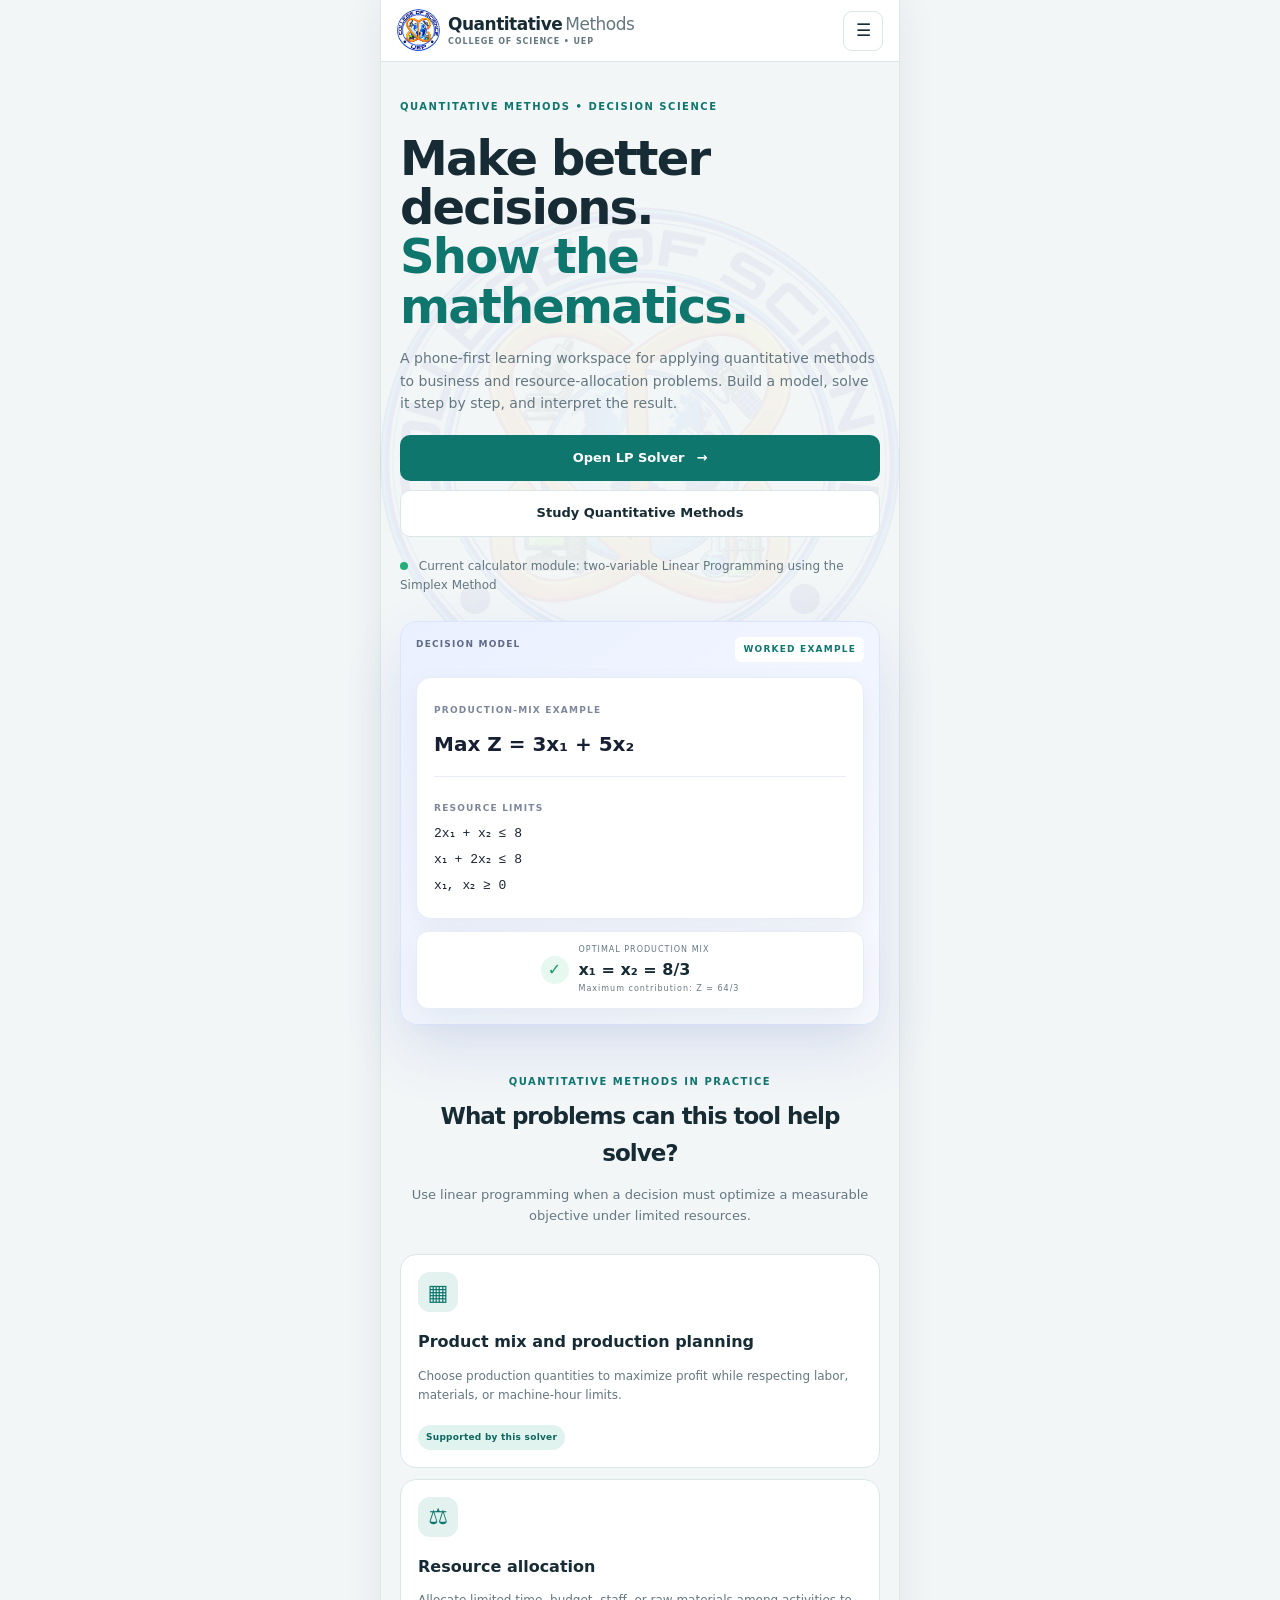
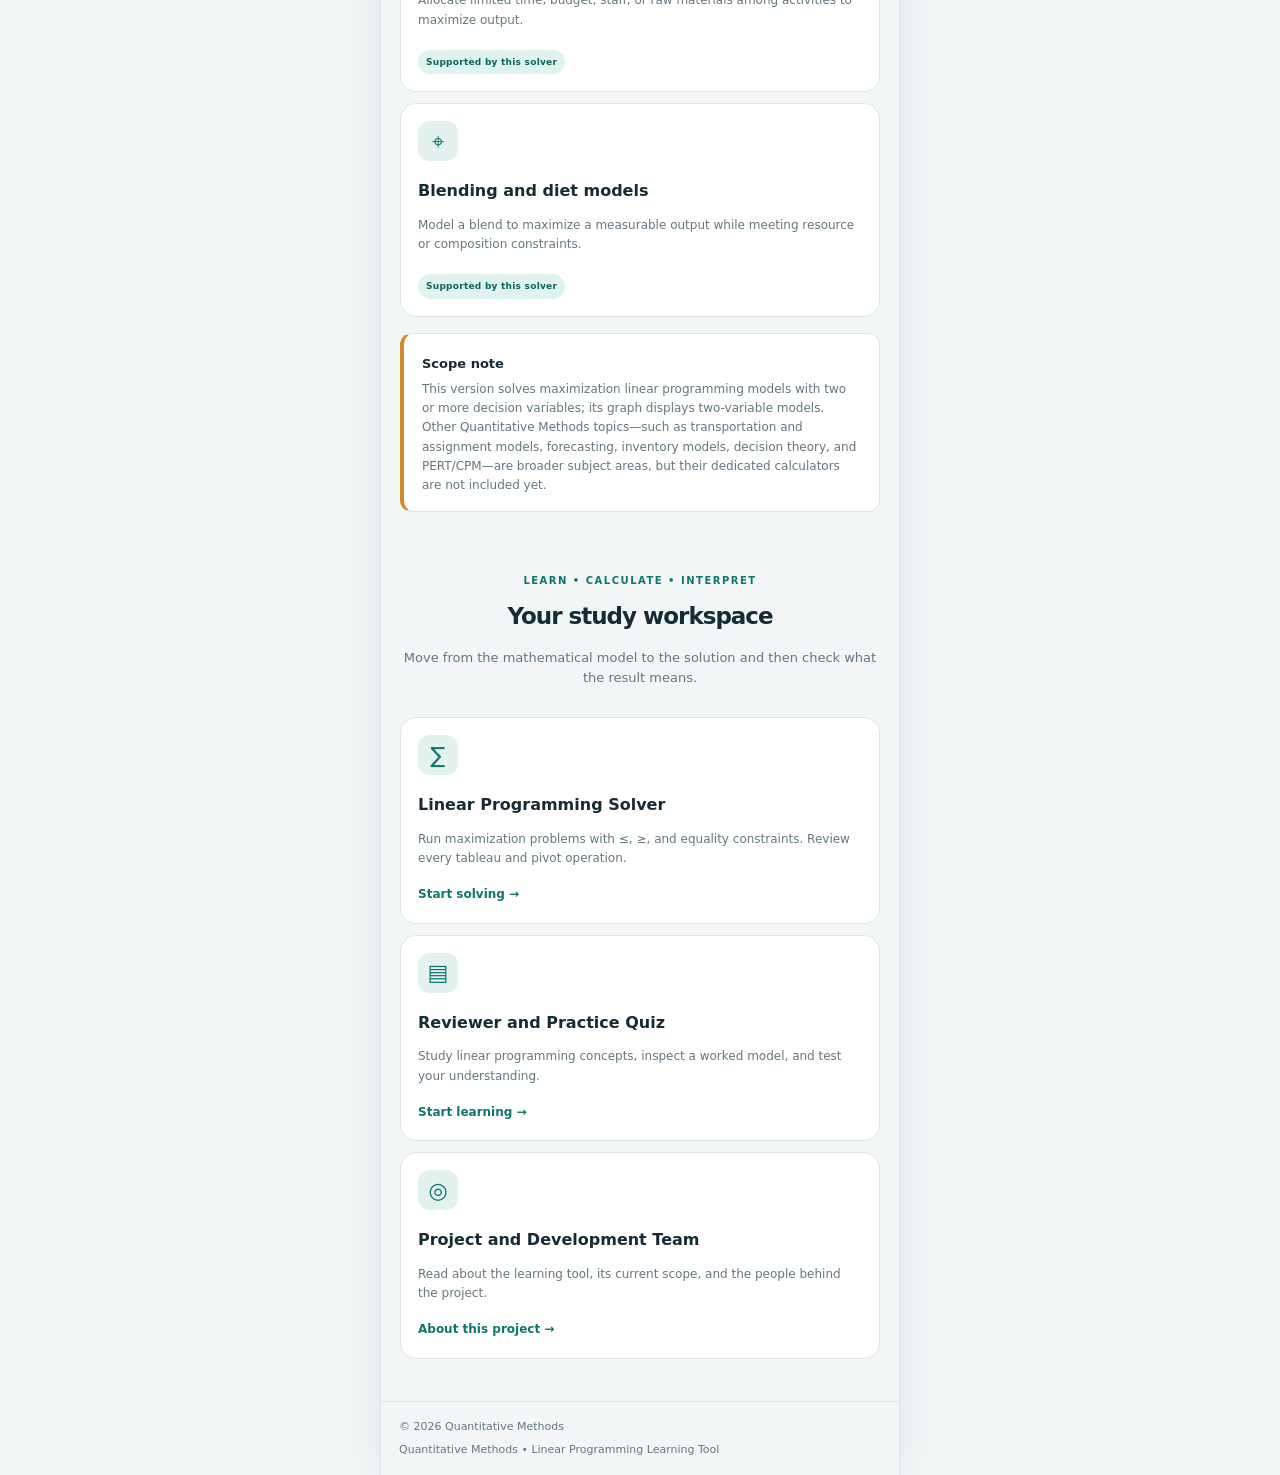
==== commit be63e0f2: "Add files via upload" ====
--- a/index.html
+++ b/index.html
@@ -12,9 +12,9 @@
 </head>
 <body>
   <header class="site-header">
-    <a class="brand" href="index.html">
-      <span class="brand-mark">Q</span>
-      <span>Quantitative<span class="brand-light">Methods</span></span>
+    <a class="brand" href="index.html" aria-label="Quantitative Methods Decision Lab home">
+      <img class="brand-logo" src="assets/images/uep-college-of-science-logo.webp" alt="University of Eastern Philippines College of Science seal">
+      <span class="brand-copy"><span>Quantitative<span class="brand-light">Methods</span></span><small>COLLEGE OF SCIENCE • UEP</small></span>
     </a>
     <button class="menu-toggle" type="button" aria-label="Open navigation menu" aria-expanded="false" aria-controls="mainNavigation">☰</button>
     <nav class="main-nav" aria-label="Main navigation">
@@ -74,25 +74,25 @@
         <article class="feature-card">
           <div class="feature-icon">▦</div>
           <h3>Product mix and production planning</h3>
-          <p>Choose how many units of two products to make to maximize profit or contribution while respecting labor, materials, or machine-hour limits.</p>
+          <p>Choose production quantities to maximize profit while respecting labor, materials, or machine-hour limits.</p>
           <span class="scope-tag supported">Supported by this solver</span>
         </article>
         <article class="feature-card">
           <div class="feature-icon">⚖</div>
           <h3>Resource allocation</h3>
-          <p>Allocate limited time, budget, staff, or raw materials between two activities to maximize output or minimize cost.</p>
+          <p>Allocate limited time, budget, staff, or raw materials among activities to maximize output.</p>
           <span class="scope-tag supported">Supported by this solver</span>
         </article>
         <article class="feature-card">
           <div class="feature-icon">⌖</div>
           <h3>Blending and diet models</h3>
-          <p>Find a least-cost combination of two ingredients or food sources while meeting minimum or maximum requirements.</p>
+          <p>Model a blend to maximize a measurable output while meeting resource or composition constraints.</p>
           <span class="scope-tag supported">Supported by this solver</span>
         </article>
       </div>
       <div class="scope-note">
         <strong>Scope note</strong>
-        <p>This version calculates two-decision-variable linear programming models. Other Quantitative Methods topics—such as transportation and assignment models, forecasting, inventory models, decision theory, and PERT/CPM—are broader subject areas, but their dedicated calculators are not included yet.</p>
+        <p>This version solves maximization linear programming models with two or more decision variables; its graph displays two-variable models. Other Quantitative Methods topics—such as transportation and assignment models, forecasting, inventory models, decision theory, and PERT/CPM—are broader subject areas, but their dedicated calculators are not included yet.</p>
       </div>
     </section>
 
@@ -106,7 +106,7 @@
         <a class="feature-card" href="solving.html">
           <div class="feature-icon">∑</div>
           <h3>Linear Programming Solver</h3>
-          <p>Run maximization or minimization problems with ≤, ≥, and equality constraints. Review every tableau and pivot operation.</p>
+          <p>Run maximization problems with ≤, ≥, and equality constraints. Review every tableau and pivot operation.</p>
           <span class="card-link">Start solving →</span>
         </a>
         <a class="feature-card" href="reviewer.html">
--- a/css/style.css
+++ b/css/style.css
@@ -219,3 +219,20 @@
   font-weight: 700;
   cursor: pointer;
 }
+
+
+/* UEP College of Science identity */
+body { position: relative; isolation: isolate; }
+body::before {
+  content: ""; position: fixed; inset: 0; z-index: -1; pointer-events: none;
+  background-image: url("../assets/images/uep-college-of-science-logo.webp");
+  background-repeat: no-repeat; background-position: center 54%;
+  background-size: min(76vw, 520px); opacity: .045;
+}
+.brand { display: inline-flex; align-items: center; gap: 10px; min-width: 0; }
+.brand-logo { width: 43px; height: 43px; flex: 0 0 43px; object-fit: contain; border-radius: 50%; }
+.brand-copy { display: flex; flex-direction: column; line-height: 1.12; }
+.brand-copy > span { white-space: nowrap; }
+.brand-copy small { margin-top: 4px; font-size: 8px; line-height: 1; letter-spacing: .11em; font-weight: 800; color: var(--muted, #64748b); }
+@media (max-width: 380px) { .brand-logo { width: 36px; height: 36px; flex-basis: 36px; } .brand { gap: 7px; } .brand-copy small { font-size: 7px; } }
+@media (prefers-reduced-transparency: reduce) { body::before { opacity: .015; } }
